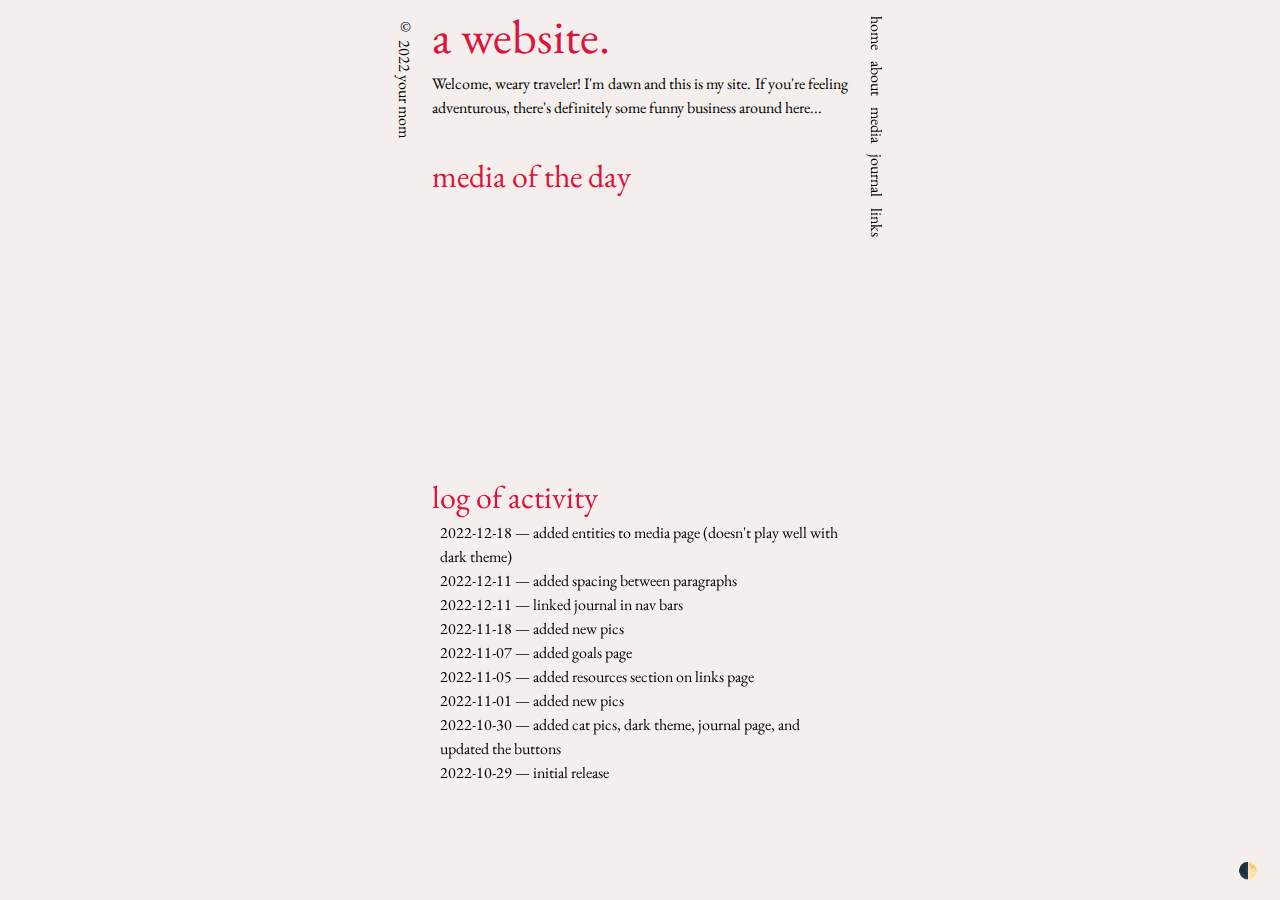
==== index.html @ 5965f678 "update changelog" ====
<!DOCTYPE html>
<html lang="en">
    <head>
        <meta charset="UTF-8">
        <meta http-equiv="X-UA-Compatible" content="IE=edge">
        <meta name="viewport" content="width=device-width, initial-scale=1.0">
        
        <title>dawn</title>
        
        <link rel="stylesheet" type="text/css" href="reset.css">
        <link rel="stylesheet" type="text/css" href="theme.css">
    </head>
    <body>
        <button class="theme-toggle">
            🌓
        </button>
        <script src="theme.js" async></script>

        <header>
            <nav>
                <ul>
                    <li><a href='index.html'>home</a></li>
                    <li><a href='about.html'>about</a></li>
                    <li><a href='media.html'>media</a></li>
                    <li><a href='journal.html'>journal</a></li>
                    <li><a href='links.html'>links</a></li>
                </ul>
            </nav>
        </header>

        <main>
            <h1>a website.</h1>

            <p>
                Welcome, weary traveler! I'm dawn and this is my site. If you're feeling adventurous, there's definitely some funny business around here...
            </p>

            <section>
                <h2>media of the day</h2>

                <style>
                    iframe {
                        width: 100%;
                        aspect-ratio: 16 / 9;
                    }
                </style>
                <iframe src="https://www.youtube-nocookie.com/embed/8v5gXSE6MXw"></iframe>
            </section>

            <section>
                <h2>log of activity</h2>
                <ul style="list-style-type: none;">
                    <li>2022-12-18 &mdash; added entities to media page (doesn't play well with dark theme)</li>
                    <li>2022-12-11 &mdash; added spacing between paragraphs</li>
                    <li>2022-12-11 &mdash; linked journal in nav bars</li>
                    <li>2022-11-18 &mdash; added new pics</li>
                    <li>2022-11-07 &mdash; added goals page</li>
                    <li>2022-11-05 &mdash; added resources section on links page</li>
                    <li>2022-11-01 &mdash; added new pics</li>
                    <li>2022-10-30 &mdash; added cat pics, dark theme, journal page, and updated the buttons</li>
                    <li>2022-10-29 &mdash; initial release</li>
                </ul>
            </section>
        </main>

        <footer>
            &copy; 2022 your mom
        </footer>
    </body>
</html>
---- theme.css ----
@import url('https://fonts.googleapis.com/css2?family=EB+Garamond:ital,wght@0,400;0,700;1,400;1,700&display=swap');

html {
    --fg: black;
    --bg: #F4EFEC;
    --accent: crimson;
}

html.dark-theme {
    --fg: #a6a28c;
    --bg: #20201d;
    --accent: #60ac39;
}

button.theme-toggle {
    border: none;
    background-color: transparent;
    cursor: pointer;
    position: fixed;
    bottom: 1em;
    right: 1em;
}

html {
    color: var(--fg);
    /* background-color: white; */
    background-color: var(--bg);
    
    /* font-family: 'Lato', 'Open Sans', 'Consolas', sans-serif; */
    font-family: 'EB Garamond', 'Garamond', 'Playfair Display', serif;
}

body {
    display: flex;
    flex-flow: row-reverse nowrap;
}

a {
    color: inherit;
    /* text-decoration: none; */
    text-decoration: underline;
}
a:hover {
    color: var(--accent);
    text-decoration: underline;
}

img {
    max-width: 100%;
    margin: 0 auto;
}

video {
    max-width: 100%;
    margin: 0 auto;
}

ul, ol {
}
ul {
    list-style-type: "- ";
    list-style-position: outside;
}
ul li, ol li {
    margin-left: 1ch;
}
ol {
    list-style-type: decimal;
    list-style-position: inside;
}
ul ul, ul ol, ol ul, ol ol { /* Allow nested lists to have indents. */
    /* margin-left: 1em; */
}

details summary {
    cursor: pointer;
    user-select: none;
}
details summary:hover {
    text-decoration: underline;
}

figure {
    margin-bottom: 1em;
}
figure figcaption {
    text-align: center;
    font-style: italic;
}

pre {
    font-family: monospace;
    line-height: 1;
}

header {
    flex: 1 100;
    writing-mode: vertical-lr;

    padding: 1em;
}

nav {
    display: block;
}
nav ul {
    list-style-type: none;
    padding: 0;
    display: block;
}
nav ul li {
    display: inline-block;
    margin: 0 0 1ch 0;
}
nav ul li a {
    text-decoration: none;
}
nav ul li a:hover {
    text-decoration: underline;
}

main {
    flex: 1 1 50%;
    max-width: 52ch;
    margin-bottom: 4em;
}

h1, h2, h3, h4, h5, h6 {
    font-family: 'EB Garamond', 'Garamond', 'Playfair Display', serif;
}
h1 {
    color: var(--accent);

    font-size: 3em;
}
h2 {
    color: var(--accent);

    font-size: 2em;

    margin: 1em 0 0 0;
}

p {
    text-align: justify;
    margin-bottom: 1em;
}

footer {
    flex: 1 100;
    writing-mode: vertical-rl;

    /* outline: 1px solid blue; */
    
    padding: 1em;
}

#secret:not(:target) .secret {
    display: none;
}
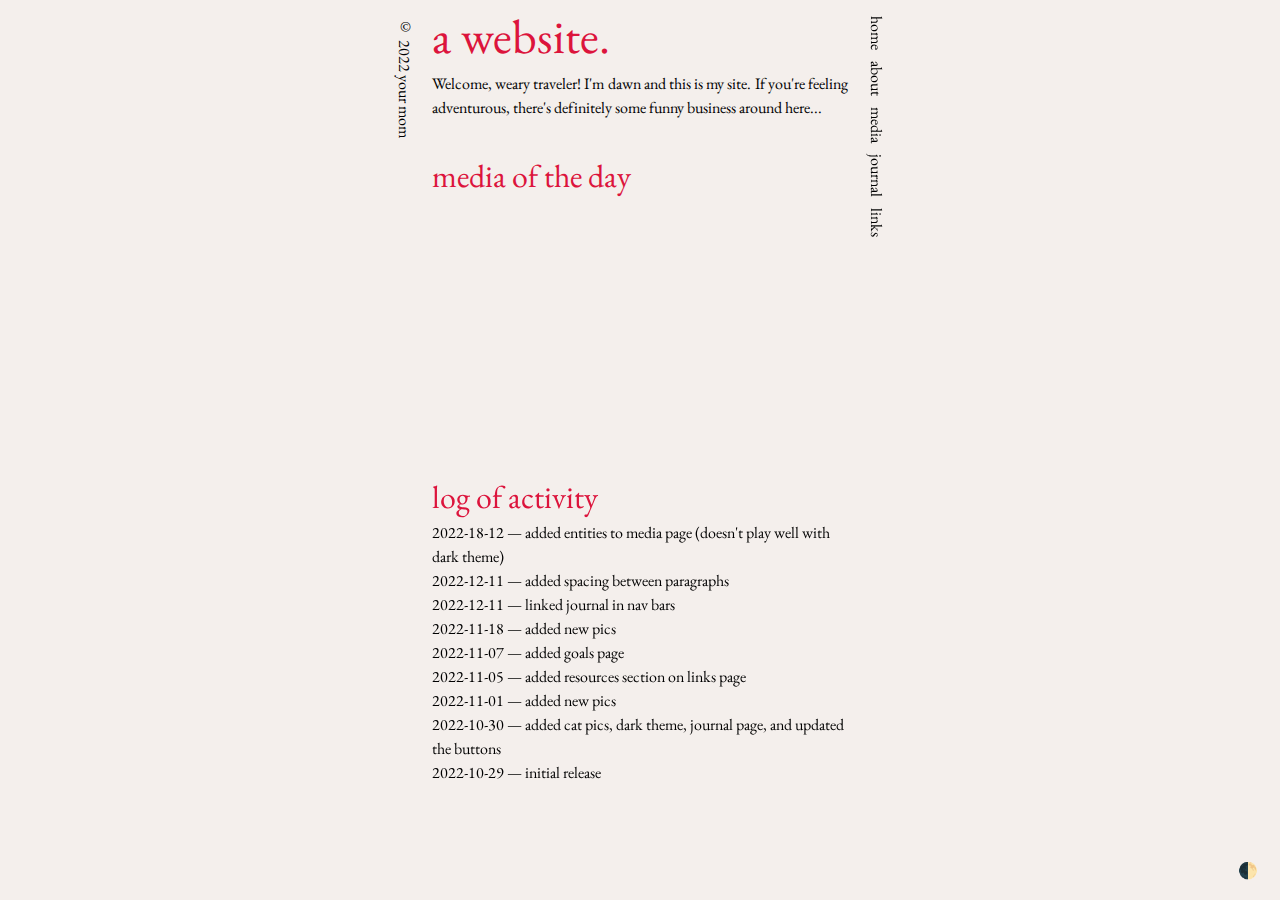
==== commit a75253ab: "fix changelog dates" ====
--- a/index.html
+++ b/index.html
@@ -50,7 +50,7 @@
             <section>
                 <h2>log of activity</h2>
                 <ul style="list-style-type: none;">
-                    <li>2022-12-18 &mdash; added entities to media page (doesn't play well with dark theme)</li>
+                    <li>2022-18-12 &mdash; added entities to media page (doesn't play well with dark theme)</li>
                     <li>2022-12-11 &mdash; added spacing between paragraphs</li>
                     <li>2022-12-11 &mdash; linked journal in nav bars</li>
                     <li>2022-11-18 &mdash; added new pics</li>
--- a/theme.css
+++ b/theme.css
@@ -56,20 +56,17 @@
 }
 
 ul, ol {
+    list-style-position: inside;
+    /* margin-left: 1em; */
 }
 ul {
     list-style-type: "- ";
-    list-style-position: outside;
-}
-ul li, ol li {
-    margin-left: 1ch;
 }
 ol {
     list-style-type: decimal;
-    list-style-position: inside;
 }
-ul ul, ul ol, ol ul, ol ol { /* Allow nested lists to have indents. */
-    /* margin-left: 1em; */
+ul ul, ul ol, ol ol, ol ul {
+    padding-left: 1em;
 }
 
 details summary {
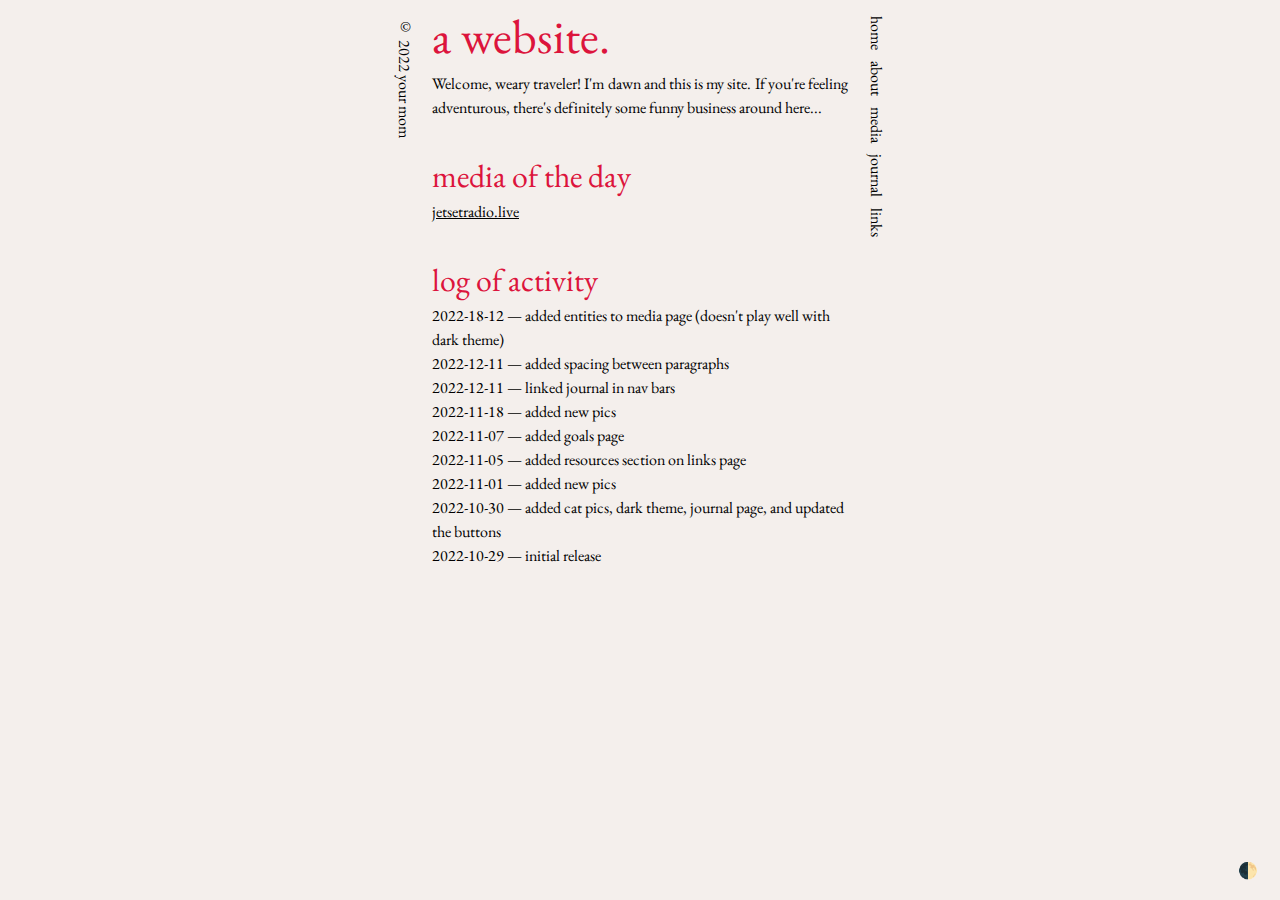
==== commit 0ca8ac84: "update motd" ====
--- a/index.html
+++ b/index.html
@@ -38,13 +38,7 @@
             <section>
                 <h2>media of the day</h2>
 
-                <style>
-                    iframe {
-                        width: 100%;
-                        aspect-ratio: 16 / 9;
-                    }
-                </style>
-                <iframe src="https://www.youtube-nocookie.com/embed/8v5gXSE6MXw"></iframe>
+                <a href="https://jetsetradio.live/">jetsetradio.live</a>
             </section>
 
             <section>
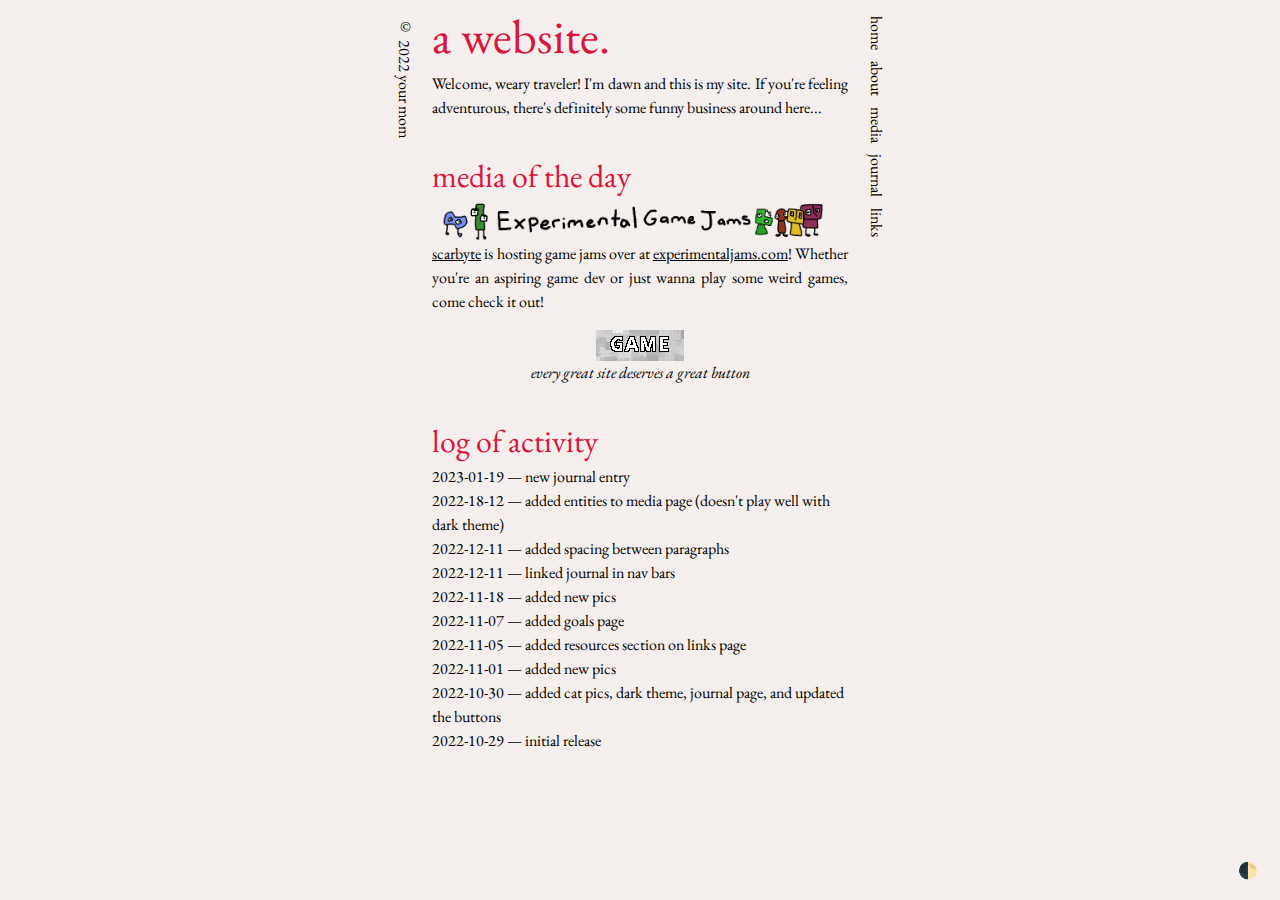
==== commit cc810c29: "update motd" ====
--- a/index.html
+++ b/index.html
@@ -38,12 +38,20 @@
             <section>
                 <h2>media of the day</h2>
 
-                <a href="https://jetsetradio.live/">jetsetradio.live</a>
+                <a href="https://experimentaljams.com/"><img src="motd/2023-01-17.png"></a>
+                <p>
+                    <a href="https://neocities.org/site/scarbyte/">scarbyte</a> is hosting game jams over at <a href="https://experimentaljams.com/">experimentaljams.com</a>! Whether you're an aspiring game dev or just wanna play some weird games, come check it out!
+                </p>
+                <figure>
+                    <a href="https://experimentaljams.com/"><img src="motd/2023-01-17_button.gif"></a>
+                    <figcaption>every great site deserves a great button</figcaption>
+                </figure>
             </section>
 
             <section>
                 <h2>log of activity</h2>
                 <ul style="list-style-type: none;">
+                    <li>2023-01-19 &mdash; new journal entry</li>
                     <li>2022-18-12 &mdash; added entities to media page (doesn't play well with dark theme)</li>
                     <li>2022-12-11 &mdash; added spacing between paragraphs</li>
                     <li>2022-12-11 &mdash; linked journal in nav bars</li>
--- a/theme.css
+++ b/theme.css
@@ -152,6 +152,13 @@
     padding: 1em;
 }
 
+code {
+    font-family: monospace;
+    border: 1px solid var(--fg);
+    padding-left: 0.5ch;
+    padding-right: 0.5ch;
+}
+
 #secret:not(:target) .secret {
     display: none;
-}+}
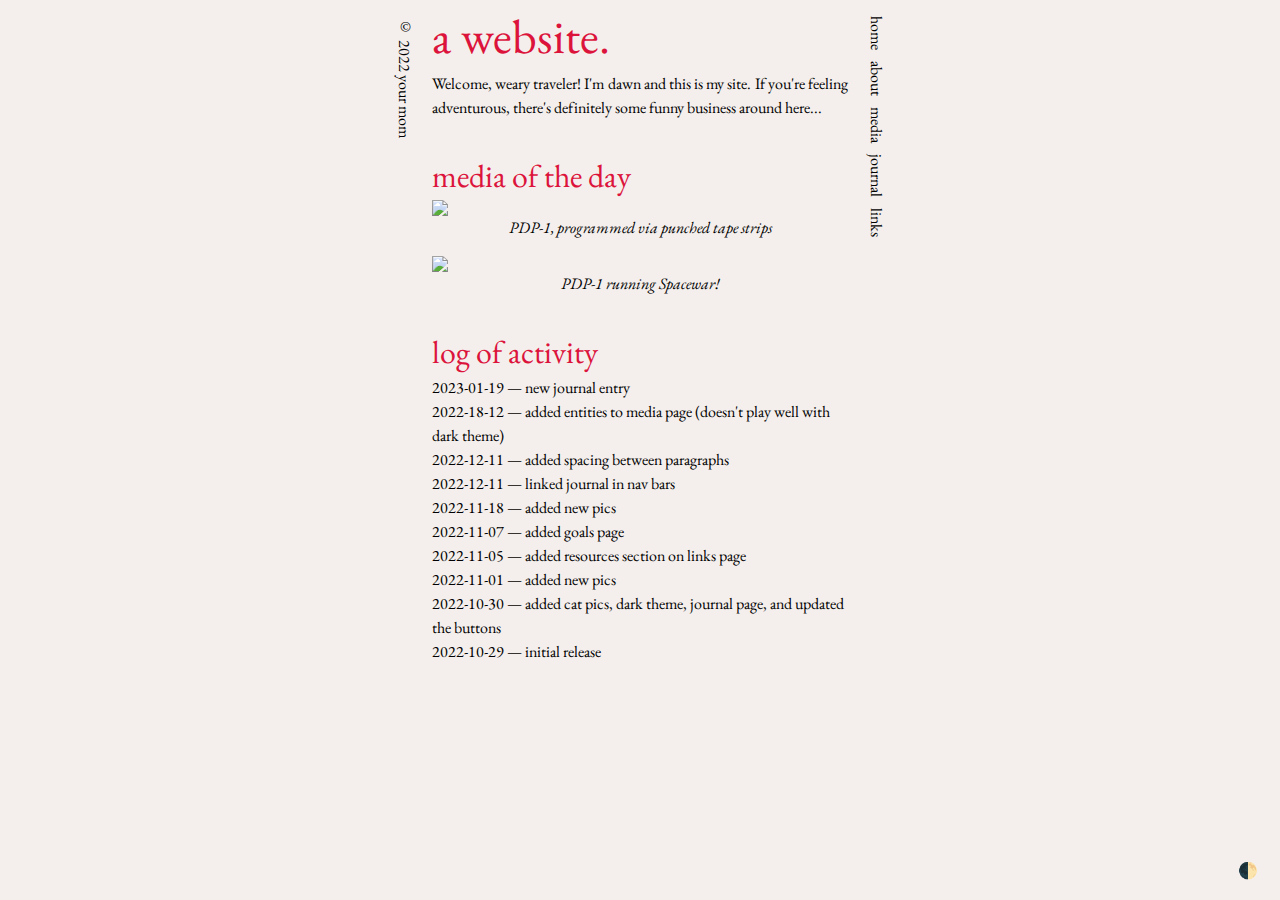
==== commit af034b3f: "update motd" ====
--- a/index.html
+++ b/index.html
@@ -38,13 +38,14 @@
             <section>
                 <h2>media of the day</h2>
 
-                <a href="https://experimentaljams.com/"><img src="motd/2023-01-17.png"></a>
-                <p>
-                    <a href="https://neocities.org/site/scarbyte/">scarbyte</a> is hosting game jams over at <a href="https://experimentaljams.com/">experimentaljams.com</a>! Whether you're an aspiring game dev or just wanna play some weird games, come check it out!
-                </p>
                 <figure>
-                    <a href="https://experimentaljams.com/"><img src="motd/2023-01-17_button.gif"></a>
-                    <figcaption>every great site deserves a great button</figcaption>
+                    <img src="motd/2023-03-22.jpg">
+                    <figcaption>PDP-1, programmed via punched tape strips</figcaption>
+                </figure>
+
+                <figure>
+                    <img src="motd/2023-03-22_2.jpg">
+                    <figcaption>PDP-1 running Spacewar!</figcaption>
                 </figure>
             </section>
 
--- a/theme.css
+++ b/theme.css
@@ -162,3 +162,7 @@
 #secret:not(:target) .secret {
     display: none;
 }
+
+em {
+    font-style: italic;
+}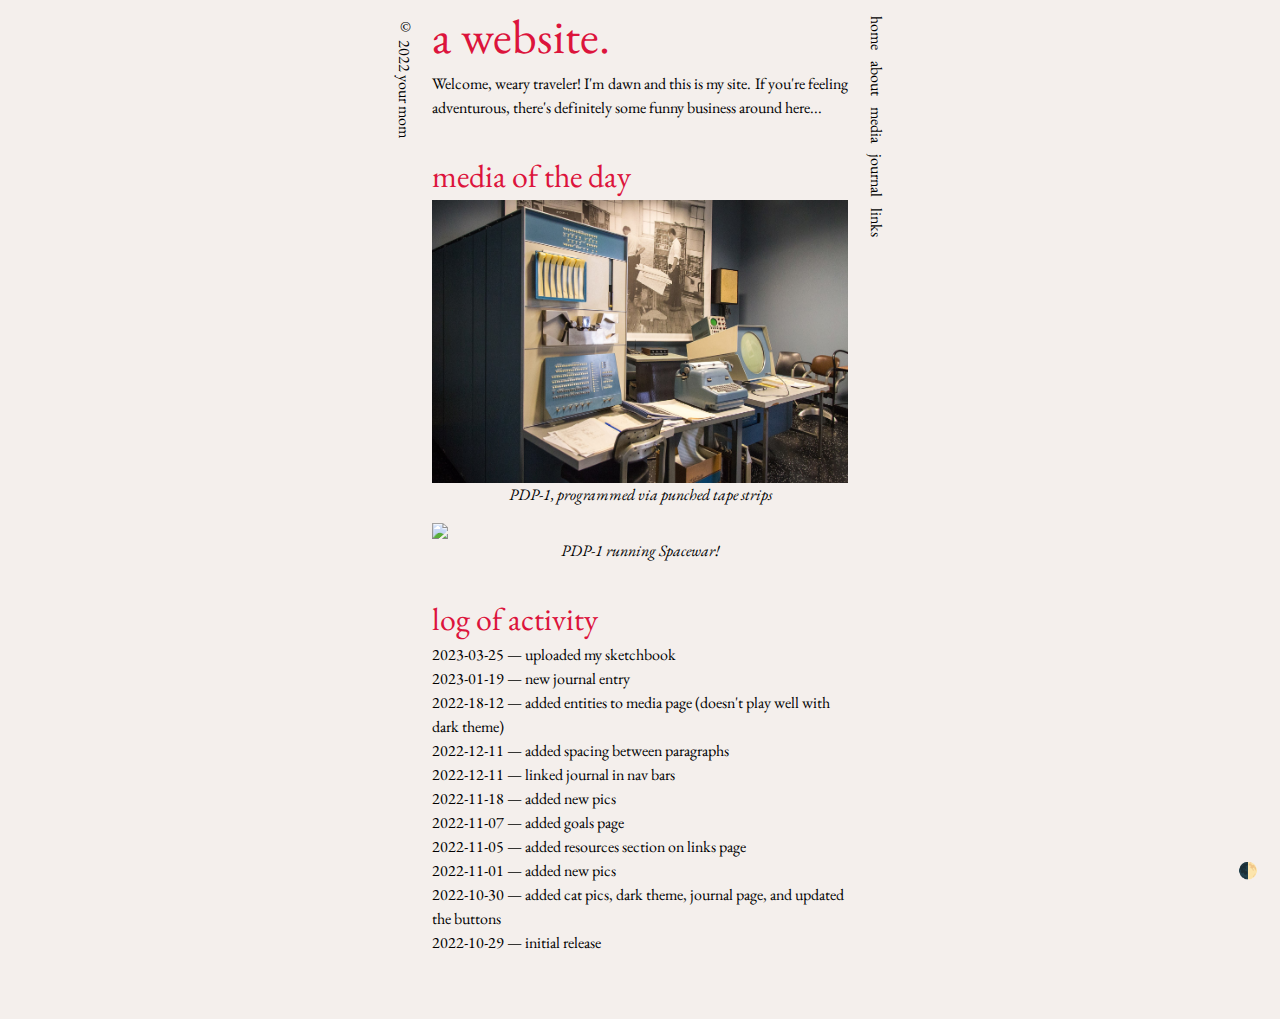
==== commit 31b3c660: "add sketchbook" ====
--- a/index.html
+++ b/index.html
@@ -52,6 +52,7 @@
             <section>
                 <h2>log of activity</h2>
                 <ul style="list-style-type: none;">
+                    <li>2023-03-25 &mdash; uploaded my sketchbook</li>
                     <li>2023-01-19 &mdash; new journal entry</li>
                     <li>2022-18-12 &mdash; added entities to media page (doesn't play well with dark theme)</li>
                     <li>2022-12-11 &mdash; added spacing between paragraphs</li>
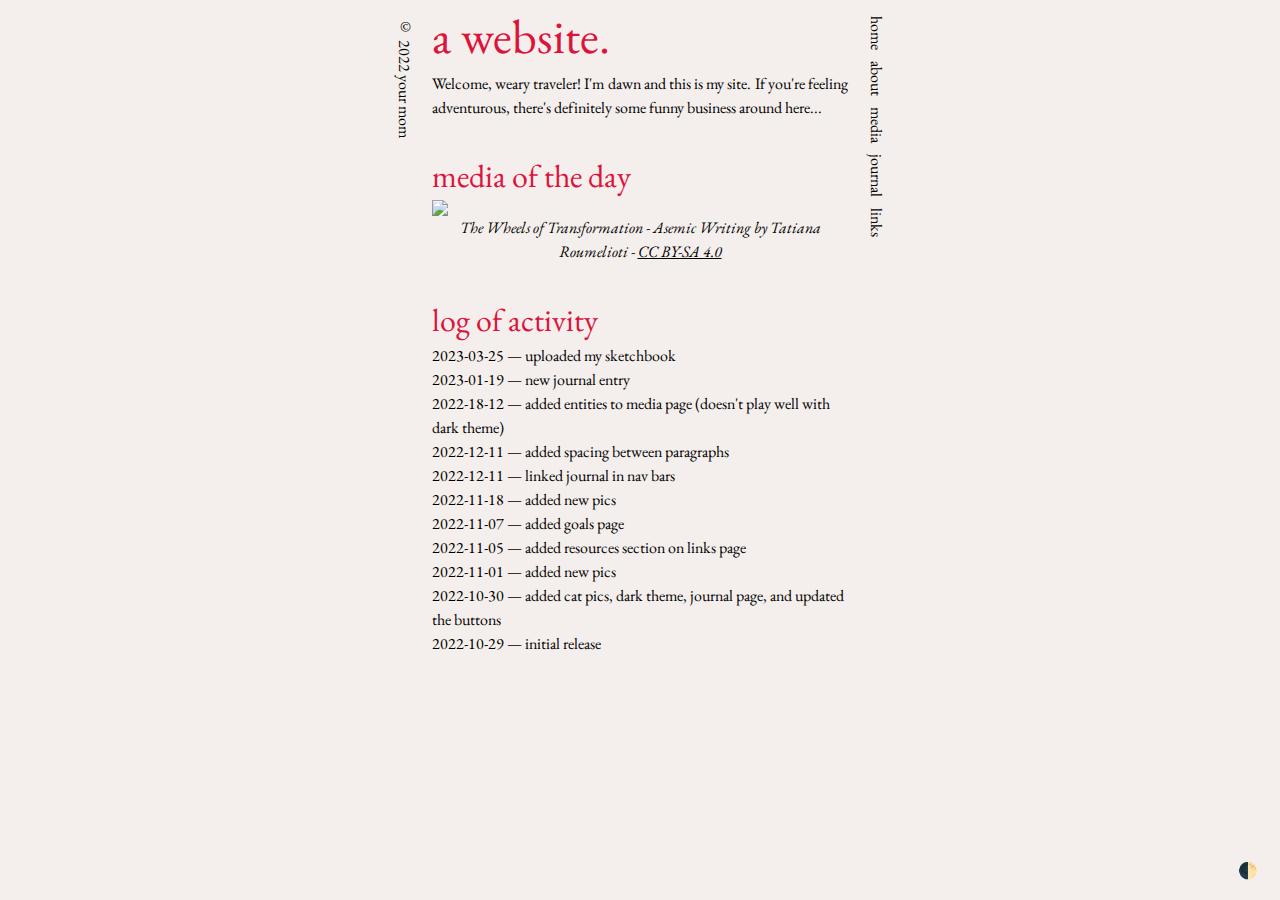
==== commit d36a4f53: "update motd" ====
--- a/index.html
+++ b/index.html
@@ -39,13 +39,8 @@
                 <h2>media of the day</h2>
 
                 <figure>
-                    <img src="motd/2023-03-22.jpg">
-                    <figcaption>PDP-1, programmed via punched tape strips</figcaption>
-                </figure>
-
-                <figure>
-                    <img src="motd/2023-03-22_2.jpg">
-                    <figcaption>PDP-1 running Spacewar!</figcaption>
+                    <img src="motd/2023-04-09.jpg">
+                    <figcaption>The Wheels of Transformation - Asemic Writing by Tatiana Roumelioti - <a href="https://creativecommons.org/licenses/by-sa/4.0/deed.en">CC BY-SA 4.0</a></figcaption>
                 </figure>
             </section>
 
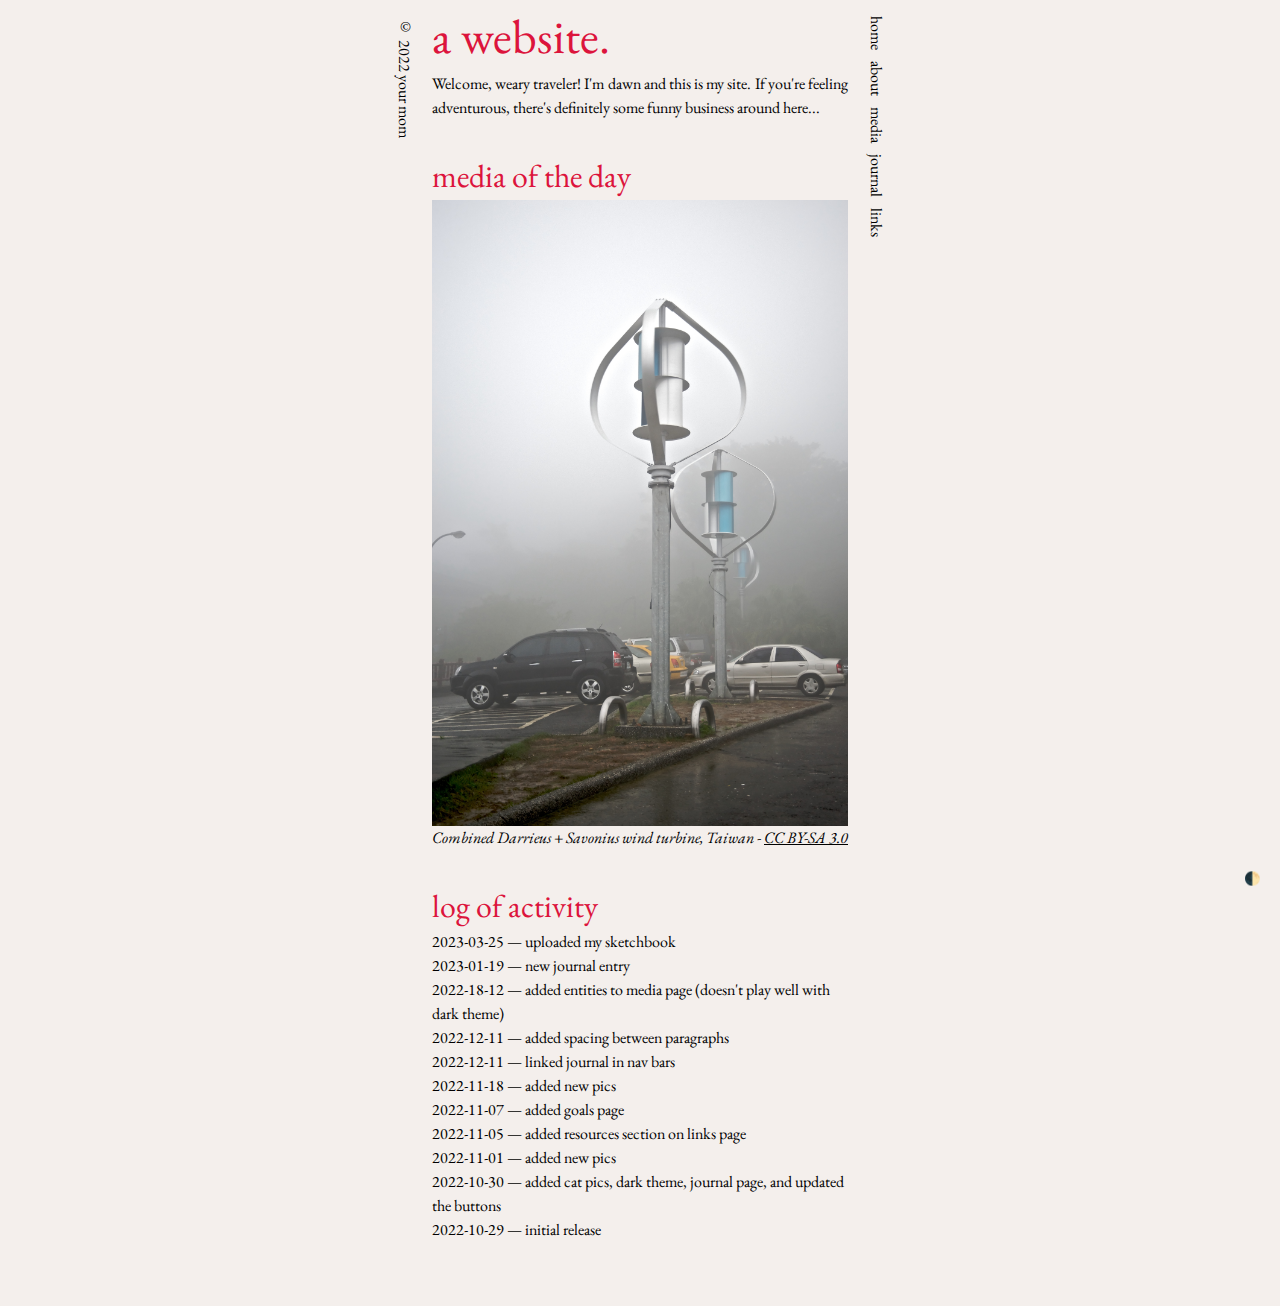
==== commit 7d72faa0: "will github doxx me?" ====
--- a/index.html
+++ b/index.html
@@ -9,6 +9,7 @@
         
         <link rel="stylesheet" type="text/css" href="reset.css">
         <link rel="stylesheet" type="text/css" href="theme.css">
+        <link rel="stylesheet" href="https://games-of.neocities.org/onionring.css">
     </head>
     <body>
         <button class="theme-toggle">
@@ -39,10 +40,18 @@
                 <h2>media of the day</h2>
 
                 <figure>
-                    <img src="motd/2023-04-09.jpg">
-                    <figcaption>The Wheels of Transformation - Asemic Writing by Tatiana Roumelioti - <a href="https://creativecommons.org/licenses/by-sa/4.0/deed.en">CC BY-SA 4.0</a></figcaption>
+                    <img src="motd/2023-04-14.jpg">
+                    <figcaption>Combined Darrieus + Savonius wind turbine, Taiwan - <a href="https://creativecommons.org/licenses/by-sa/3.0/deed.en">CC BY-SA 3.0</a></figcaption>
                 </figure>
             </section>
+
+            <!-- <section>
+                <h2>webrings</h2>
+                <div id='dev-ring'>
+                    <script type="text/javascript" src="https://games-of.neocities.org/onionring-variables.js"></script>
+                    <script type="text/javascript" src="https://games-of.neocities.org/onionring-widget.js"></script>
+                </div>
+            </section> -->
 
             <section>
                 <h2>log of activity</h2>
